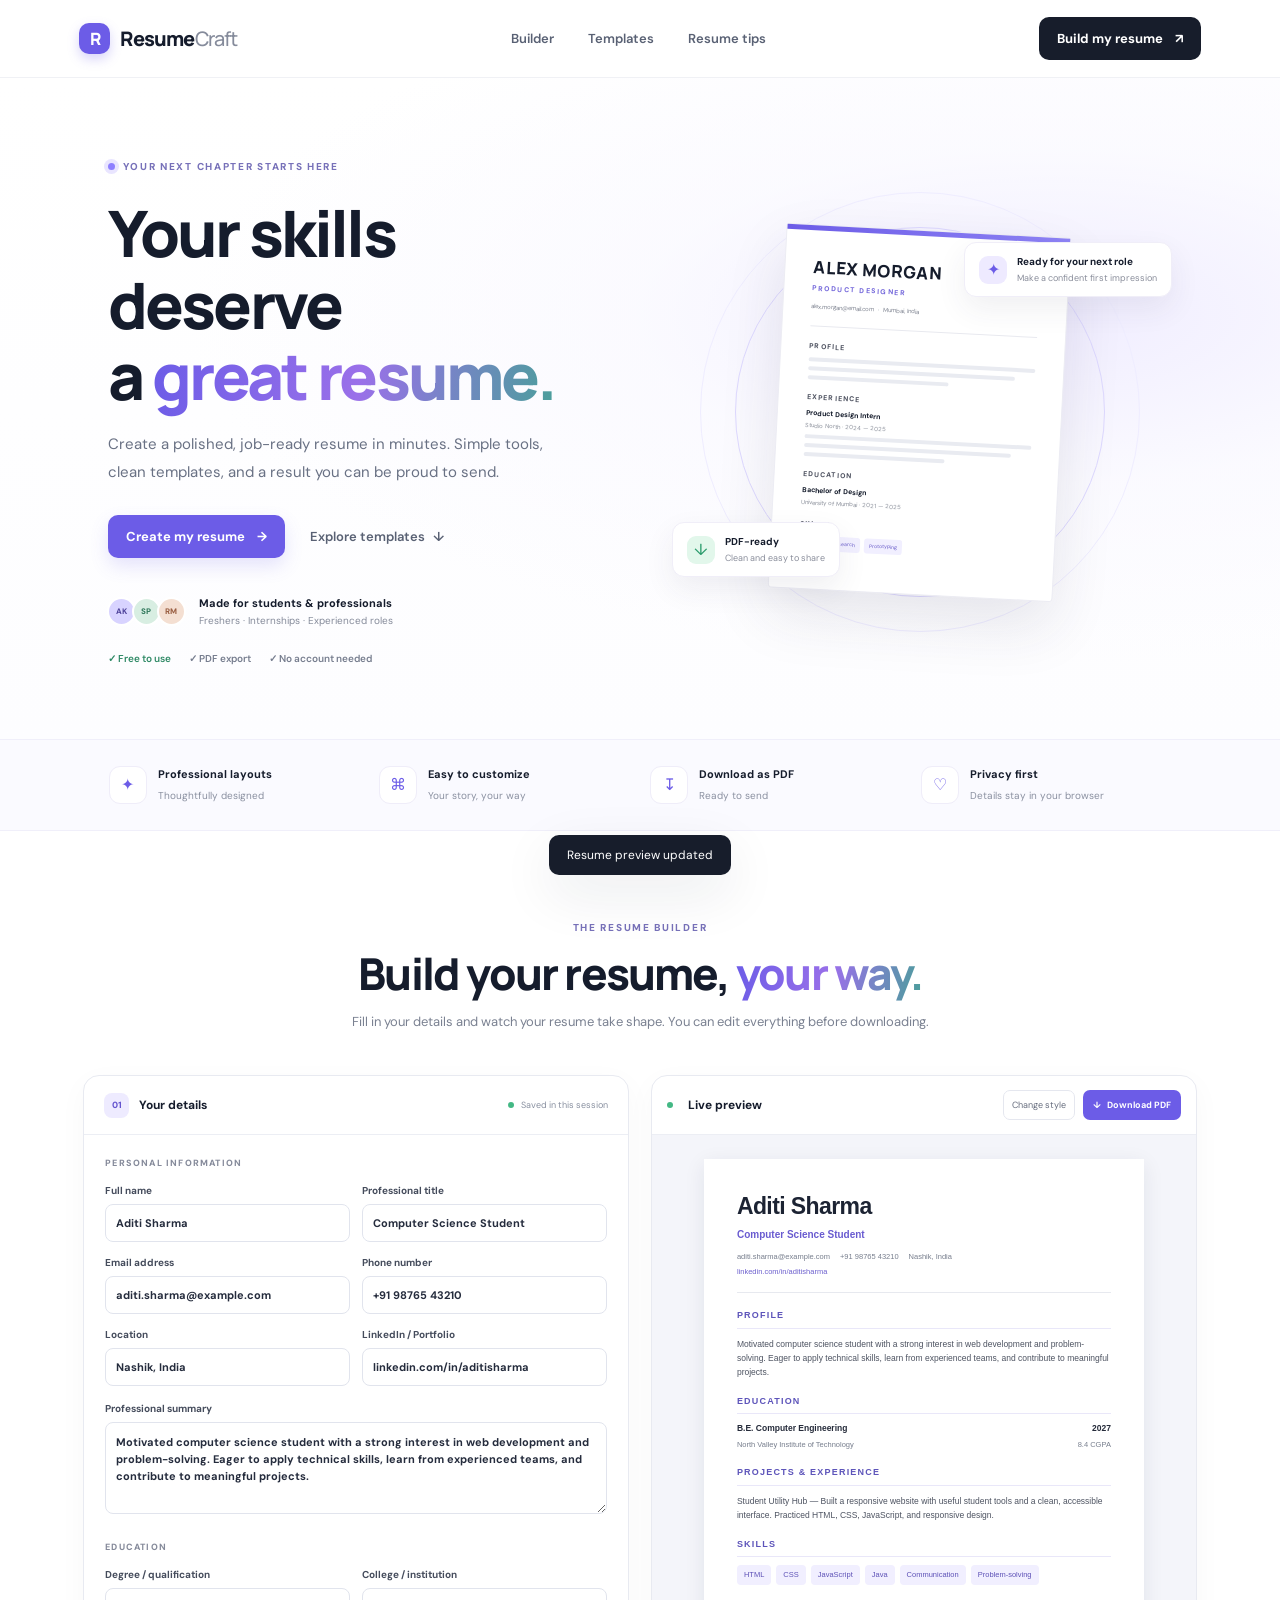
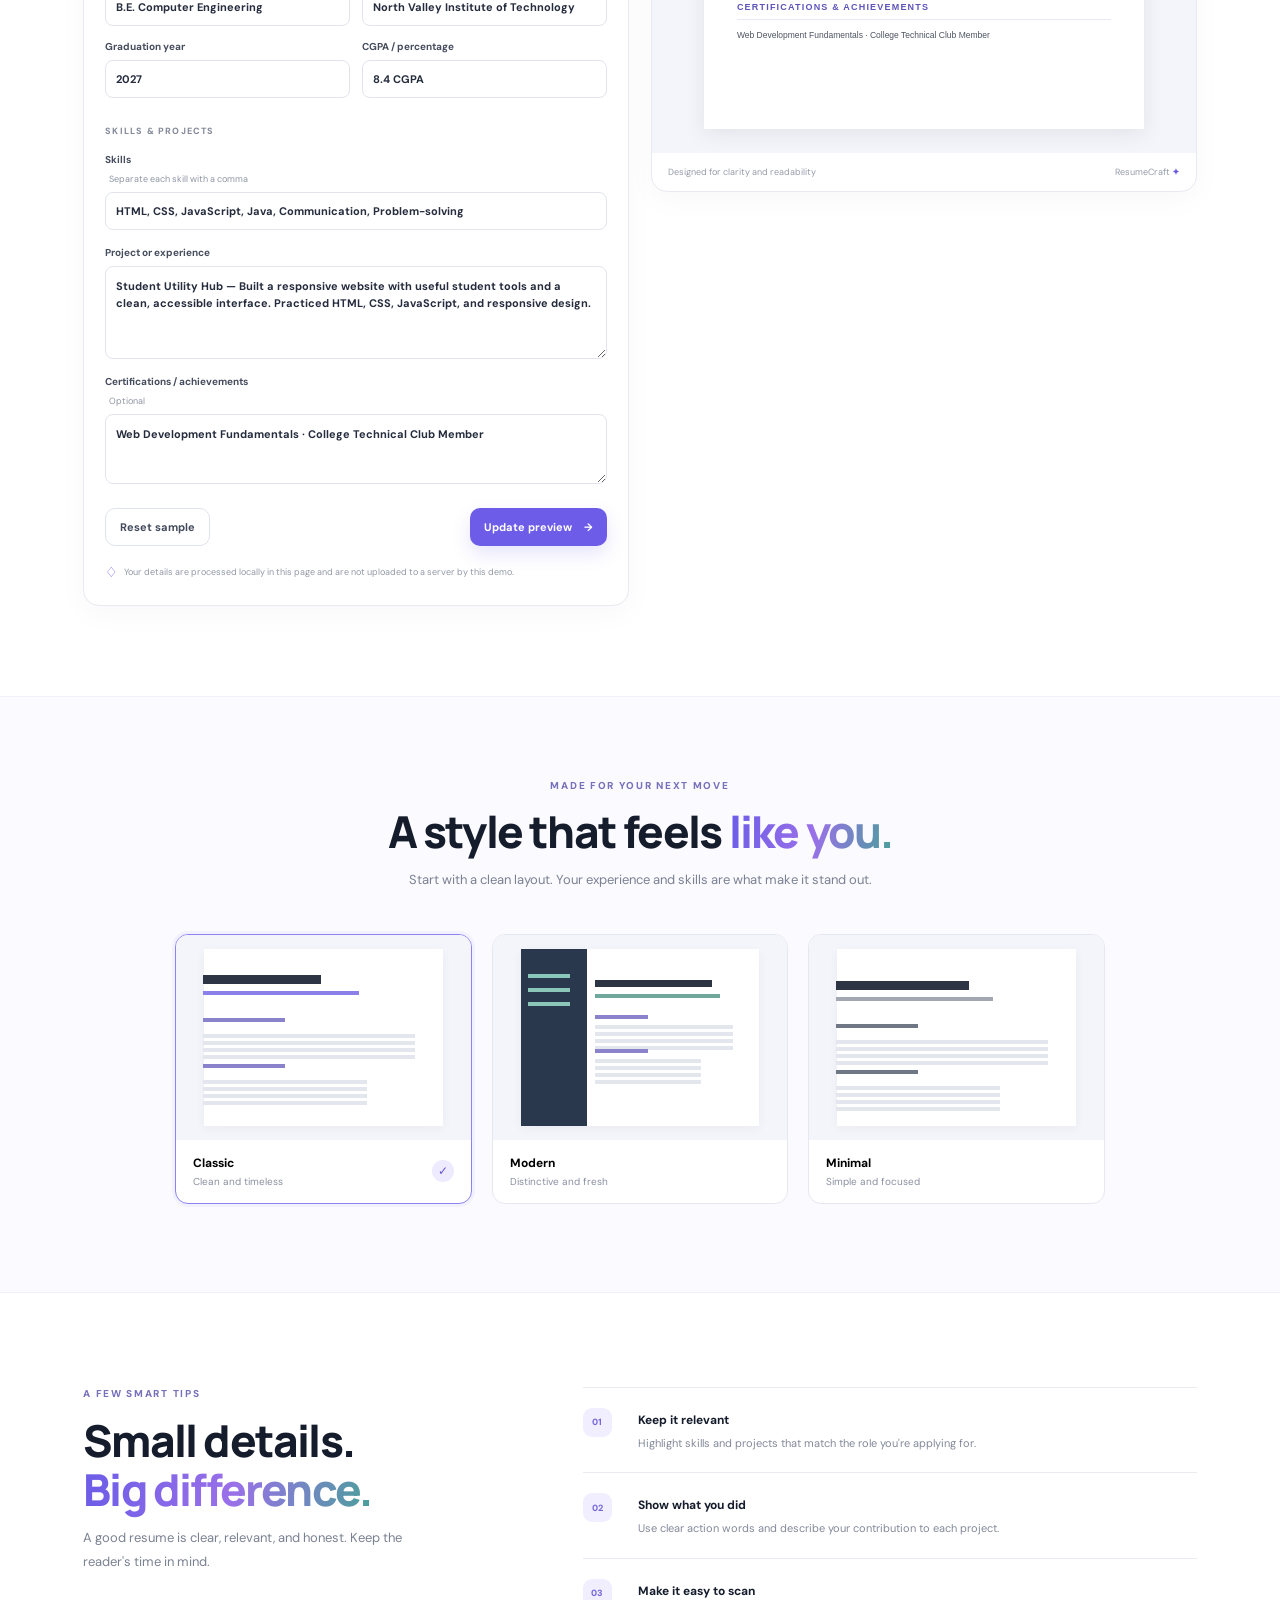
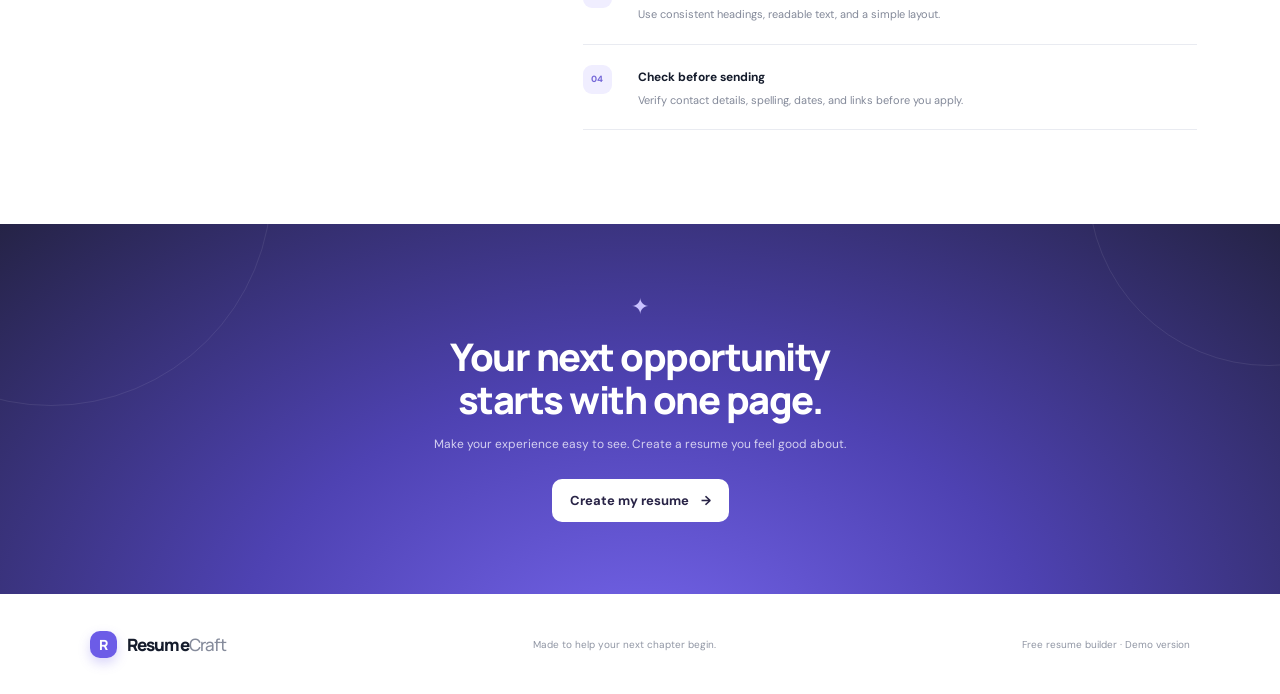
==== index.html @ aaa4d7bf "Add files via upload" ====
<!doctype html>
<html lang="en">
<head>
  <meta charset="utf-8">
  <meta name="viewport" content="width=device-width, initial-scale=1">
  <meta name="theme-color" content="#111827">
  <meta name="description" content="Create a clean, professional resume in minutes with ResumeCraft's free resume builder.">
  <title>ResumeCraft — Build your next opportunity</title>
  <link rel="stylesheet" href="styles.css">
</head>
<body>
  <header class="topbar">
    <a class="brand" href="#" aria-label="ResumeCraft home"><span class="brand-mark">R</span><span>Resume<span class="brand-light">Craft</span></span></a>
    <nav class="nav-links" aria-label="Main navigation">
      <a href="#builder">Builder</a><a href="#templates">Templates</a><a href="#tips">Resume tips</a>
    </nav>
    <button class="button button-dark top-cta" id="topStart">Build my resume <span aria-hidden="true">↗</span></button>
    <button class="mobile-menu" id="mobileMenu" aria-label="Toggle navigation">☰</button>
  </header>

  <main>
    <section class="hero">
      <div class="hero-copy">
        <div class="eyebrow"><span class="eyebrow-dot"></span> YOUR NEXT CHAPTER STARTS HERE</div>
        <h1>Your skills deserve<br> a <span class="gradient-text">great resume.</span></h1>
        <p class="hero-description">Create a polished, job-ready resume in minutes. Simple tools, clean templates, and a result you can be proud to send.</p>
        <div class="hero-actions">
          <button class="button button-primary" id="heroStart">Create my resume <span aria-hidden="true">→</span></button>
          <a class="text-link" href="#templates">Explore templates <span aria-hidden="true">↓</span></a>
        </div>
        <div class="trust-row">
          <div class="avatar-stack" aria-hidden="true"><span>AK</span><span>SP</span><span>RM</span></div>
          <div><strong>Made for students & professionals</strong><small>Freshers · Internships · Experienced roles</small></div>
        </div>
        <div class="hero-points"><span>✓ Free to use</span><span>✓ PDF export</span><span>✓ No account needed</span></div>
      </div>
      <div class="hero-visual" aria-label="Resume preview illustration">
        <div class="floating-note note-top"><span class="note-icon">✦</span><span><strong>Ready for your next role</strong><small>Make a confident first impression</small></span></div>
        <div class="resume-sheet hero-sheet">
          <div class="resume-topline"></div>
          <div class="mini-name">ALEX MORGAN</div>
          <div class="mini-role">PRODUCT DESIGNER</div>
          <div class="mini-contact">alex.morgan@email.com&nbsp; · &nbsp;Mumbai, India</div>
          <div class="mini-rule"></div>
          <div class="mini-heading">PROFILE</div>
          <div class="mini-lines"><i></i><i></i><i class="short"></i></div>
          <div class="mini-heading">EXPERIENCE</div>
          <div class="mini-job"><b>Product Design Intern</b><small>Studio North · 2024 — 2025</small></div>
          <div class="mini-lines"><i></i><i></i><i class="short"></i></div>
          <div class="mini-heading">EDUCATION</div>
          <div class="mini-job"><b>Bachelor of Design</b><small>University of Mumbai · 2021 — 2025</small></div>
          <div class="mini-heading">SKILLS</div>
          <div class="mini-chips"><span>Figma</span><span>Research</span><span>Prototyping</span></div>
        </div>
        <div class="floating-note note-bottom"><span class="download-symbol">↓</span><span><strong>PDF-ready</strong><small>Clean and easy to share</small></span></div>
        <div class="visual-orbit orbit-one"></div><div class="visual-orbit orbit-two"></div>
      </div>
    </section>

    <section class="benefits-strip" aria-label="Benefits">
      <div><span class="benefit-icon">✦</span><strong>Professional layouts</strong><small>Thoughtfully designed</small></div>
      <div><span class="benefit-icon">⌘</span><strong>Easy to customize</strong><small>Your story, your way</small></div>
      <div><span class="benefit-icon">↧</span><strong>Download as PDF</strong><small>Ready to send</small></div>
      <div><span class="benefit-icon">♡</span><strong>Privacy first</strong><small>Details stay in your browser</small></div>
    </section>

    <section class="builder-section section-wrap" id="builder">
      <div class="section-heading">
        <div class="eyebrow">THE RESUME BUILDER</div>
        <h2>Build your resume, <span class="gradient-text">your way.</span></h2>
        <p>Fill in your details and watch your resume take shape. You can edit everything before downloading.</p>
      </div>
      <div class="builder-layout">
        <div class="editor-panel">
          <div class="editor-header"><div><span class="step-badge">01</span><strong>Your details</strong></div><span class="autosave"><i></i> Saved in this session</span></div>
          <div class="form-content">
            <div class="form-section-title">PERSONAL INFORMATION</div>
            <div class="field-grid">
              <label>Full name<input id="fullName" type="text" placeholder="e.g. Aditi Sharma" value="Aditi Sharma"></label>
              <label>Professional title<input id="jobTitle" type="text" placeholder="e.g. Computer Science Student" value="Computer Science Student"></label>
              <label>Email address<input id="email" type="email" placeholder="you@example.com" value="aditi.sharma@example.com"></label>
              <label>Phone number<input id="phone" type="tel" placeholder="+91 98765 43210" value="+91 98765 43210"></label>
              <label>Location<input id="location" type="text" placeholder="City, Country" value="Nashik, India"></label>
              <label>LinkedIn / Portfolio<input id="website" type="text" placeholder="linkedin.com/in/yourname" value="linkedin.com/in/aditisharma"></label>
            </div>
            <label class="full-field">Professional summary<textarea id="summary" rows="4" placeholder="Write 2–3 lines about your strengths and goals.">Motivated computer science student with a strong interest in web development and problem-solving. Eager to apply technical skills, learn from experienced teams, and contribute to meaningful projects.</textarea></label>
            <div class="form-section-title section-title-spaced">EDUCATION</div>
            <div class="field-grid">
              <label>Degree / qualification<input id="degree" type="text" placeholder="e.g. B.Tech Computer Science" value="B.E. Computer Engineering"></label>
              <label>College / institution<input id="college" type="text" placeholder="College name" value="North Valley Institute of Technology"></label>
              <label>Graduation year<input id="gradYear" type="text" placeholder="e.g. 2027" value="2027"></label>
              <label>CGPA / percentage<input id="grade" type="text" placeholder="e.g. 8.4 CGPA" value="8.4 CGPA"></label>
            </div>
            <div class="form-section-title section-title-spaced">SKILLS & PROJECTS</div>
            <label class="full-field">Skills <span class="label-hint">Separate each skill with a comma</span><input id="skills" type="text" value="HTML, CSS, JavaScript, Java, Communication, Problem-solving" placeholder="HTML, teamwork, Excel..."></label>
            <label class="full-field">Project or experience<textarea id="experience" rows="4" placeholder="Project name — what you built and the result.">Student Utility Hub — Built a responsive website with useful student tools and a clean, accessible interface. Practiced HTML, CSS, JavaScript, and responsive design.</textarea></label>
            <label class="full-field">Certifications / achievements <span class="label-hint">Optional</span><textarea id="certifications" rows="2" placeholder="Courses, awards, volunteering...">Web Development Fundamentals · College Technical Club Member</textarea></label>
            <div class="editor-actions"><button class="button button-outline" id="resetForm">Reset sample</button><button class="button button-primary" id="refreshPreview">Update preview <span>→</span></button></div>
            <p class="privacy-note"><span>♢</span> Your details are processed locally in this page and are not uploaded to a server by this demo.</p>
          </div>
        </div>
        <div class="preview-panel">
          <div class="preview-toolbar"><div><span class="live-dot"></span><strong>Live preview</strong></div><div class="preview-tools"><button id="templateToggle" class="small-tool" title="Switch template">Change style</button><button id="printResume" class="download-button"><span>↓</span> Download PDF</button></div></div>
          <div class="resume-preview-wrap">
            <article class="resume-document" id="resumeDocument">
              <div class="doc-header">
                <h2 id="previewName">Aditi Sharma</h2>
                <div class="doc-title" id="previewTitle">Computer Science Student</div>
                <div class="doc-contact"><span id="previewEmail">aditi.sharma@example.com</span><span id="previewPhone">+91 98765 43210</span><span id="previewLocation">Nashik, India</span></div>
                <div class="doc-link" id="previewWebsite">linkedin.com/in/aditisharma</div>
              </div>
              <section class="doc-section" id="summarySection"><h3>PROFILE</h3><p id="previewSummary">Motivated computer science student with a strong interest in web development and problem-solving. Eager to apply technical skills, learn from experienced teams, and contribute to meaningful projects.</p></section>
              <section class="doc-section"><h3>EDUCATION</h3><div class="doc-entry"><div class="doc-entry-main"><strong id="previewDegree">B.E. Computer Engineering</strong><span id="previewCollege">North Valley Institute of Technology</span></div><div class="doc-entry-side"><strong id="previewYear">2027</strong><span id="previewGrade">8.4 CGPA</span></div></div></section>
              <section class="doc-section"><h3>PROJECTS & EXPERIENCE</h3><p id="previewExperience">Student Utility Hub — Built a responsive website with useful student tools and a clean, accessible interface. Practiced HTML, CSS, JavaScript, and responsive design.</p></section>
              <section class="doc-section"><h3>SKILLS</h3><div id="previewSkills" class="doc-skills"><span>HTML</span><span>CSS</span><span>JavaScript</span><span>Java</span><span>Communication</span><span>Problem-solving</span></div></section>
              <section class="doc-section" id="certSection"><h3>CERTIFICATIONS & ACHIEVEMENTS</h3><p id="previewCertifications">Web Development Fundamentals · College Technical Club Member</p></section>
            </article>
          </div>
          <div class="preview-footer"><span>Designed for clarity and readability</span><span>ResumeCraft <b>✦</b></span></div>
        </div>
      </div>
    </section>

    <section class="templates-section" id="templates">
      <div class="section-wrap">
        <div class="section-heading">
          <div class="eyebrow">MADE FOR YOUR NEXT MOVE</div>
          <h2>A style that feels <span class="gradient-text">like you.</span></h2>
          <p>Start with a clean layout. Your experience and skills are what make it stand out.</p>
        </div>
        <div class="template-grid">
          <button class="template-card selected" data-template="classic"><div class="template-preview template-classic"><div class="tp-name"></div><div class="tp-line"></div><div class="tp-section"></div><div class="tp-lines"></div><div class="tp-section"></div><div class="tp-lines short-lines"></div></div><div class="template-card-bottom"><span><strong>Classic</strong><small>Clean and timeless</small></span><span class="template-check">✓</span></div></button>
          <button class="template-card" data-template="modern"><div class="template-preview template-modern"><div class="tp-sidebar"><i></i><i></i><i></i></div><div class="tp-main"><div class="tp-name"></div><div class="tp-line"></div><div class="tp-section"></div><div class="tp-lines"></div><div class="tp-section"></div><div class="tp-lines short-lines"></div></div></div><div class="template-card-bottom"><span><strong>Modern</strong><small>Distinctive and fresh</small></span><span class="template-check">✓</span></div></button>
          <button class="template-card" data-template="minimal"><div class="template-preview template-minimal"><div class="tp-name"></div><div class="tp-line"></div><div class="tp-section"></div><div class="tp-lines"></div><div class="tp-section"></div><div class="tp-lines short-lines"></div></div><div class="template-card-bottom"><span><strong>Minimal</strong><small>Simple and focused</small></span><span class="template-check">✓</span></div></button>
        </div>
      </div>
    </section>

    <section class="tips-section section-wrap" id="tips">
      <div class="tips-copy"><div class="eyebrow">A FEW SMART TIPS</div><h2>Small details.<br><span class="gradient-text">Big difference.</span></h2><p>A good resume is clear, relevant, and honest. Keep the reader's time in mind.</p></div>
      <div class="tips-list">
        <div class="tip-item"><span>01</span><div><strong>Keep it relevant</strong><p>Highlight skills and projects that match the role you're applying for.</p></div></div>
        <div class="tip-item"><span>02</span><div><strong>Show what you did</strong><p>Use clear action words and describe your contribution to each project.</p></div></div>
        <div class="tip-item"><span>03</span><div><strong>Make it easy to scan</strong><p>Use consistent headings, readable text, and a simple layout.</p></div></div>
        <div class="tip-item"><span>04</span><div><strong>Check before sending</strong><p>Verify contact details, spelling, dates, and links before you apply.</p></div></div>
      </div>
    </section>

    <section class="final-cta">
      <div class="cta-spark">✦</div><h2>Your next opportunity<br>starts with one page.</h2><p>Make your experience easy to see. Create a resume you feel good about.</p><button class="button button-light" id="bottomStart">Create my resume <span>→</span></button>
    </section>
  </main>

  <footer class="footer">
    <a class="brand" href="#"><span class="brand-mark">R</span><span>Resume<span class="brand-light">Craft</span></span></a>
    <p>Made to help your next chapter begin.</p>
    <span class="footer-note">Free resume builder · Demo version</span>
  </footer>
  <div class="toast" id="toast" role="status" aria-live="polite"></div>
  <script src="script.js"></script>
</body>
</html>
---- styles.css ----
@import url('https://fonts.googleapis.com/css2?family=DM+Sans:wght@400;500;600;700&family=Manrope:wght@400;500;600;700;800&display=swap');
:root{--ink:#151c2c;--muted:#667085;--line:#e6e9ef;--soft:#f6f7fb;--purple:#6c5ce7;--purple-dark:#5647d4;--mint:#c8f3dc;--white:#fff;--shadow:0 18px 55px rgba(27,35,58,.09)}
*{box-sizing:border-box}html{scroll-behavior:smooth;scroll-padding-top:90px}body{margin:0;font-family:'DM Sans',sans-serif;color:var(--ink);background:#fff}button,input,textarea{font:inherit}button,a{-webkit-tap-highlight-color:transparent}button{cursor:pointer}.topbar{height:78px;display:flex;align-items:center;justify-content:space-between;padding:0 6.2%;border-bottom:1px solid #f0f1f5;background:rgba(255,255,255,.94);position:sticky;top:0;z-index:20;backdrop-filter:blur(14px)}.brand{display:inline-flex;align-items:center;gap:10px;text-decoration:none;color:var(--ink);font-family:Manrope,sans-serif;font-size:20px;font-weight:800;letter-spacing:-.8px}.brand-mark{width:31px;height:31px;border-radius:10px;display:grid;place-items:center;background:var(--purple);color:white;font-size:17px;box-shadow:0 5px 12px #6c5ce744}.brand-light{font-weight:500;color:#858b9b}.nav-links{display:flex;gap:34px}.nav-links a,.text-link{font-size:13px;font-weight:600;text-decoration:none;color:#596174;transition:color .2s}.nav-links a:hover,.text-link:hover{color:var(--purple)}.button{border:0;border-radius:10px;padding:13px 18px;font-weight:700;font-size:13px;display:inline-flex;align-items:center;justify-content:center;gap:12px;transition:transform .2s,box-shadow .2s,background .2s}.button:hover{transform:translateY(-2px)}.button-dark{background:#171d2b;color:#fff}.button-dark:hover{background:#2b3244}.button-primary{background:var(--purple);color:#fff;box-shadow:0 8px 18px #6c5ce72b}.button-primary:hover{background:var(--purple-dark);box-shadow:0 10px 23px #6c5ce744}.button-outline{background:white;border:1px solid #dfe3eb;color:#424a5b}.button-light{background:#fff;color:#282346}.mobile-menu{display:none;border:0;background:transparent;font-size:23px}
.hero{padding:82px 8.4% 74px;display:grid;grid-template-columns:1fr 1fr;align-items:center;gap:55px;min-height:565px;overflow:hidden;background:radial-gradient(ellipse at 82% 36%,#f0edff 0,rgba(248,247,255,.55) 28%,transparent 58%),linear-gradient(180deg,#fff,#fdfdff)}.eyebrow{font-size:10px;letter-spacing:1.7px;font-weight:800;color:#7771b9;display:flex;align-items:center;gap:8px}.eyebrow-dot{width:7px;height:7px;border-radius:50%;background:#8e80ff;box-shadow:0 0 0 4px #e9e5ff}.hero h1,.section-heading h2,.tips-copy h2,.final-cta h2{font-family:Manrope,sans-serif;font-weight:800;letter-spacing:-2.7px;line-height:1.12}.hero h1{font-size:clamp(42px,5vw,66px);margin:24px 0 19px}.gradient-text{background:linear-gradient(100deg,#6b5ce7,#9a70e9 52%,#4a9f9a);-webkit-background-clip:text;background-clip:text;color:transparent}.hero-description{max-width:455px;color:#697184;font-size:15px;line-height:1.85;margin:0}.hero-actions{display:flex;align-items:center;gap:25px;margin-top:28px}.text-link{display:inline-flex;align-items:center;gap:8px}.trust-row{display:flex;align-items:center;gap:13px;margin-top:38px}.avatar-stack{display:flex;padding-left:3px}.avatar-stack span{width:29px;height:29px;border-radius:50%;border:2px solid white;background:#d8d3ff;color:#50449c;display:grid;place-items:center;font-size:8px;font-weight:800;margin-left:-4px}.avatar-stack span:nth-child(2){background:#d8eee2;color:#2e775a}.avatar-stack span:nth-child(3){background:#f4dfd2;color:#995e42}.trust-row strong,.trust-row small{display:block}.trust-row strong{font-size:11px}.trust-row small{color:#858b9a;font-size:10px;margin-top:4px}.hero-points{display:flex;gap:18px;flex-wrap:wrap;margin-top:25px;color:#767d8e;font-size:10px;font-weight:600}.hero-points span:first-child{color:#2e8965}.hero-visual{height:420px;position:relative;display:flex;justify-content:center;align-items:center}.resume-sheet{position:relative;background:white;border:1px solid #ececf3;box-shadow:0 25px 60px #292b4b1c;z-index:2}.hero-sheet{width:285px;height:365px;padding:27px 28px;transform:rotate(3deg);border-radius:4px}.resume-topline{height:5px;width:100%;background:linear-gradient(90deg,var(--purple),#8e83f5);position:absolute;left:0;top:0}.mini-name{font-family:Manrope,sans-serif;font-size:17px;font-weight:800;letter-spacing:.7px;margin-top:3px}.mini-role{font-size:7px;font-weight:800;color:#7569db;letter-spacing:1.5px;margin-top:5px}.mini-contact{font-size:6px;color:#7f8491;margin-top:10px}.mini-rule{height:1px;background:#e8e9ef;margin:15px 0}.mini-heading{font-size:7px;font-weight:800;letter-spacing:1.2px;margin:13px 0 7px;color:#4f5361}.mini-lines i{height:4px;background:#e9ebf1;border-radius:5px;display:block;margin:5px 0;width:100%}.mini-lines i:nth-child(2){width:91%}.mini-lines i.short{width:62%}.mini-job b,.mini-job small{display:block}.mini-job b{font-size:7px}.mini-job small{font-size:6px;color:#8a8f9a;margin-top:4px}.mini-chips{display:flex;gap:4px;margin-top:7px}.mini-chips span{font-size:5px;background:#f1efff;color:#6557c7;border-radius:3px;padding:4px 5px}.floating-note{position:absolute;z-index:3;display:flex;align-items:center;gap:10px;padding:12px 14px;background:#fff;border:1px solid #f0eef8;box-shadow:0 12px 30px #34325213;border-radius:12px}.floating-note strong,.floating-note small{display:block;white-space:nowrap}.floating-note strong{font-size:10px}.floating-note small{font-size:9px;color:#8a8e9b;margin-top:4px}.note-top{top:40px;right:0}.note-bottom{bottom:45px;left:4px}.note-icon,.download-symbol{width:28px;height:28px;display:grid;place-items:center;border-radius:9px;background:#eeeaff;color:var(--purple);font-size:16px}.download-symbol{background:#e2f7eb;color:#299a6b}.visual-orbit{position:absolute;border:1px solid #ded9ff;border-radius:50%;z-index:0}.orbit-one{width:370px;height:370px}.orbit-two{width:440px;height:440px;border-color:#efedff}.benefits-strip{padding:26px 8.5%;background:#fafaff;border-top:1px solid #f0effa;border-bottom:1px solid #f0effa;display:grid;grid-template-columns:repeat(4,1fr);gap:20px}.benefits-strip>div{display:grid;grid-template-columns:38px 1fr;grid-template-rows:auto auto;align-items:center;column-gap:11px}.benefit-icon{grid-row:span 2;width:38px;height:38px;display:grid;place-items:center;background:white;border:1px solid #efedf9;border-radius:11px;color:var(--purple);font-size:16px}.benefits-strip strong{font-size:11px}.benefits-strip small{font-size:10px;color:#8a90a0;margin-top:4px}.section-wrap{max-width:1280px;margin:auto;padding-left:6.5%;padding-right:6.5%}.builder-section{padding-top:90px;padding-bottom:90px}.section-heading{text-align:center;max-width:640px;margin:0 auto 42px}.section-heading .eyebrow{justify-content:center}.section-heading h2,.tips-copy h2{font-size:clamp(31px,3.8vw,44px);margin:15px 0 12px;letter-spacing:-1.8px}.section-heading p,.tips-copy p{font-size:13px;color:#7a8191;line-height:1.8;margin:0}.builder-layout{display:grid;grid-template-columns:minmax(0,1fr) minmax(0,1fr);gap:22px;align-items:start}.editor-panel,.preview-panel{border:1px solid #e8eaf1;border-radius:16px;overflow:hidden;background:white;box-shadow:0 8px 30px #20274408}.editor-header,.preview-toolbar{height:59px;padding:0 20px;border-bottom:1px solid #eceef4;display:flex;align-items:center;justify-content:space-between;gap:10px}.editor-header>div,.preview-toolbar>div:first-child{display:flex;align-items:center;gap:10px}.editor-header strong,.preview-toolbar strong{font-size:12px}.step-badge{width:25px;height:25px;display:grid;place-items:center;background:#eeebff;color:#6555cf;font-size:9px;font-weight:800;border-radius:8px}.autosave{font-size:9px;color:#8990a0}.autosave i,.live-dot{width:6px;height:6px;display:inline-block;border-radius:50%;background:#43b884;margin-right:5px}.form-content{padding:22px 21px}.form-section-title{font-size:9px;letter-spacing:1.2px;font-weight:800;color:#858a9a;margin-bottom:15px}.section-title-spaced{margin-top:27px}.field-grid{display:grid;grid-template-columns:1fr 1fr;gap:14px 12px}.field-grid label,.full-field{font-size:10px;font-weight:700;color:#454c5c;display:flex;flex-direction:column;gap:7px}.field-grid input,.full-field input,.full-field textarea{width:100%;border:1px solid #e1e4ed;border-radius:8px;padding:11px 10px;font-size:11px;color:#252c3d;outline:none;background:#fff;transition:border .2s,box-shadow .2s}.field-grid input:focus,.full-field input:focus,.full-field textarea:focus{border-color:#9488f2;box-shadow:0 0 0 3px #8c7df21c}.field-grid input::placeholder,.full-field input::placeholder,.full-field textarea::placeholder{color:#a8adba}.full-field{margin-top:16px}.full-field textarea{resize:vertical;line-height:1.55;min-height:70px}.label-hint{font-size:9px;color:#8e94a3;font-weight:400;margin-left:4px}.editor-actions{display:flex;justify-content:space-between;gap:12px;margin-top:24px}.editor-actions .button{font-size:11px;padding:11px 14px}.privacy-note{font-size:9px;line-height:1.6;color:#9298a6;margin:15px 0 0}.privacy-note span{color:#6c5ce7;font-size:14px;vertical-align:middle;margin-right:4px}.preview-toolbar{padding:0 15px}.preview-tools{display:flex;align-items:center;gap:8px}.small-tool{border:1px solid #e5e7ef;border-radius:7px;background:white;color:#666d7e;font-size:9px;padding:8px}.download-button{border:0;background:var(--purple);color:#fff;border-radius:7px;font-size:9px;font-weight:700;padding:9px 10px;display:flex;align-items:center;gap:6px}.download-button:hover{background:var(--purple-dark)}.resume-preview-wrap{padding:24px 20px;background:#f4f5fa;min-height:600px;display:flex;justify-content:center;align-items:flex-start;overflow:auto}.resume-document{width:100%;max-width:440px;min-height:570px;background:#fff;box-shadow:0 5px 20px #1c254015;padding:34px 33px 30px;color:#252b3a;font-family:Arial,sans-serif;font-size:9px;line-height:1.5;flex-shrink:0}.doc-header{border-bottom:1px solid #e7e9ef;padding-bottom:15px;margin-bottom:16px}.doc-header h2{font-size:23px;line-height:1.2;letter-spacing:-.6px;margin:0 0 6px;color:#1c2333;overflow-wrap:anywhere}.doc-title{font-size:10px;font-weight:700;color:#695bd0;margin-bottom:9px}.doc-contact{display:flex;flex-wrap:wrap;gap:5px 10px;color:#777e8d;font-size:7.5px;overflow-wrap:anywhere}.doc-link{color:#6d60ce;font-size:7.5px;margin-top:4px;overflow-wrap:anywhere}.doc-section{margin-top:16px;break-inside:avoid}.doc-section h3{font-size:9px;letter-spacing:1.2px;font-weight:800;color:#5d54ba;margin:0 0 8px;padding-bottom:5px;border-bottom:1px solid #e9e7f9}.doc-section p{font-size:8.5px;line-height:1.65;color:#4d5361;margin:0;white-space:pre-wrap;overflow-wrap:anywhere}.doc-entry{display:flex;justify-content:space-between;gap:10px}.doc-entry-main,.doc-entry-side{display:flex;flex-direction:column;gap:4px}.doc-entry-main strong,.doc-entry-side strong{font-size:8.5px}.doc-entry-main span,.doc-entry-side span{font-size:7.5px;color:#777e8d}.doc-entry-side{text-align:right;min-width:50px}.doc-skills{display:flex;flex-wrap:wrap;gap:5px}.doc-skills span{border-radius:4px;padding:4px 7px;background:#f1efff;color:#5e52b7;font-size:7.5px}.preview-footer{display:flex;justify-content:space-between;padding:13px 16px;font-size:9px;color:#969baa}.preview-footer b{color:var(--purple)}.resume-document.style-modern .doc-header{border-bottom:3px solid #202e45}.resume-document.style-modern .doc-title{color:#3e8a7b}.resume-document.style-modern .doc-section h3{color:#347b70;border-color:#d7eae5}.resume-document.style-modern .doc-skills span{background:#e7f4f0;color:#2d7468}.resume-document.style-modern .doc-link{color:#347b70}.resume-document.style-minimal .doc-header{text-align:center}.resume-document.style-minimal .doc-contact{justify-content:center}.resume-document.style-minimal .doc-link{text-align:center}.resume-document.style-minimal .doc-section h3{color:#3d4656;border-color:#dfe2e7}.resume-document.style-minimal .doc-title{color:#6b7280}.templates-section{background:#fafaff;padding:82px 0 88px;border-top:1px solid #f0effa;border-bottom:1px solid #f0effa}.template-grid{display:grid;grid-template-columns:repeat(3,1fr);gap:20px;max-width:930px;margin:auto}.template-card{padding:0;text-align:left;background:white;border:1px solid #e6e8f0;border-radius:13px;overflow:hidden;transition:transform .2s,border .2s,box-shadow .2s}.template-card:hover{transform:translateY(-4px);box-shadow:var(--shadow)}.template-card.selected{border:1.5px solid #8e82f0;box-shadow:0 0 0 3px #8e82f012}.template-preview{height:205px;background:#f4f5fa;padding:24px 27px;position:relative;display:flex;flex-direction:column;align-items:flex-start;overflow:hidden}.template-preview:before{content:"";position:absolute;background:white;inset:14px 28px;box-shadow:0 3px 10px #2027440b}.tp-name,.tp-line,.tp-section,.tp-lines,.tp-sidebar,.tp-main{z-index:1;position:relative}.tp-name{height:9px;width:49%;background:#2d3545;margin:16px 0 7px}.tp-line{height:4px;width:65%;background:#8b80e9;margin-bottom:17px}.tp-section{height:4px;width:34%;background:#8a82cb;margin:6px 0}.tp-lines{height:4px;width:88%;background:#e4e6ed;box-shadow:0 7px #e4e6ed,0 14px #e4e6ed,0 21px #e4e6ed;margin:6px 0 20px}.short-lines{width:68%}.template-modern{flex-direction:row;padding:14px 28px}.template-modern .tp-sidebar{width:28%;height:177px;background:#29384c;margin-top:0;display:flex;flex-direction:column;gap:10px;padding:25px 7px}.tp-sidebar i{height:4px;width:80%;background:#8ac7b8}.template-modern .tp-main{padding:15px 8px;flex:1}.template-modern .tp-name{width:75%;height:7px}.template-modern .tp-line{background:#70a99c;width:80%}.template-minimal .tp-name{margin-top:22px;width:55%}.template-minimal .tp-line{background:#a3a7b1}.template-minimal .tp-section{background:#707784}.template-card-bottom{padding:15px 17px;display:flex;justify-content:space-between;align-items:center}.template-card-bottom strong,.template-card-bottom small{display:block}.template-card-bottom strong{font-size:12px}.template-card-bottom small{font-size:10px;color:#8a90a0;margin-top:4px}.template-check{width:22px;height:22px;display:grid;place-items:center;border-radius:50%;background:#eeeaff;color:#6555d0;font-size:12px;opacity:0}.template-card.selected .template-check{opacity:1}.tips-section{display:grid;grid-template-columns:.8fr 1.2fr;gap:90px;padding-top:94px;padding-bottom:94px;align-items:start}.tips-copy h2{margin-top:16px}.tips-copy p{max-width:320px}.tips-list{border-top:1px solid #e9ebf1}.tip-item{display:grid;grid-template-columns:40px 1fr;gap:15px;padding:20px 0;border-bottom:1px solid #e9ebf1}.tip-item>span{width:29px;height:29px;border-radius:9px;background:#f0eeff;color:#7568d8;display:grid;place-items:center;font-size:9px;font-weight:800}.tip-item strong{font-size:12px}.tip-item p{font-size:11px;line-height:1.7;color:#838999;margin:5px 0 0}.final-cta{padding:68px 20px 72px;text-align:center;background:radial-gradient(ellipse at 50% 120%,#7666ed 0,#4e42b2 45%,#252346 100%);color:white;position:relative;overflow:hidden}.final-cta:before,.final-cta:after{content:"";position:absolute;border:1px solid #ffffff15;border-radius:50%;width:440px;height:440px;left:-170px;top:-260px}.final-cta:after{left:auto;right:-170px;top:-220px;width:360px;height:360px}.cta-spark{font-size:22px;color:#c9c2ff}.final-cta h2{font-size:38px;letter-spacing:-1.5px;margin:14px 0}.final-cta p{font-size:12px;color:#d4d0f0;line-height:1.8;margin:0 0 23px}.final-cta .button{position:relative;z-index:1}.footer{min-height:100px;padding:25px 7%;display:flex;align-items:center;justify-content:space-between;gap:20px}.footer .brand{font-size:17px}.footer .brand-mark{width:27px;height:27px;font-size:14px}.footer p,.footer-note{font-size:10px;color:#9096a4}.toast{position:fixed;left:50%;bottom:25px;transform:translate(-50%,20px);background:#171d2b;color:#fff;padding:12px 18px;border-radius:10px;font-size:12px;box-shadow:var(--shadow);opacity:0;pointer-events:none;transition:.25s;z-index:99}.toast.show{opacity:1;transform:translate(-50%,0)}
@media(max-width:1050px){.hero{padding-left:6%;padding-right:6%;gap:25px}.hero h1{font-size:52px}.hero-visual{transform:scale(.9)}.benefits-strip{padding-left:5%;padding-right:5%}.builder-layout{grid-template-columns:1fr}.editor-panel,.preview-panel{max-width:780px;width:100%;margin:auto}.resume-preview-wrap{min-height:640px}.resume-document{max-width:500px;min-height:620px;padding:42px 42px}.doc-header h2{font-size:27px}.doc-section p{font-size:9.5px}.doc-section h3{font-size:10px}.doc-contact,.doc-link{font-size:8px}.doc-skills span{font-size:8px}}
@media(max-width:720px){.topbar{height:66px;padding:0 5%}.nav-links{display:none;position:absolute;top:65px;left:0;right:0;padding:18px 5%;background:white;border-bottom:1px solid var(--line);flex-direction:column;gap:18px}.nav-links.open{display:flex}.top-cta{margin-left:auto;margin-right:12px;padding:10px 12px;font-size:10px}.mobile-menu{display:block}.hero{grid-template-columns:1fr;padding:57px 7% 42px;gap:20px}.hero h1{font-size:clamp(42px,11vw,59px);letter-spacing:-2px}.hero-description{font-size:13px}.hero-visual{height:360px;transform:scale(.92);margin-top:0}.hero-sheet{width:260px;height:340px}.note-top{right:-4px;top:20px}.note-bottom{left:-5px;bottom:25px}.orbit-one{width:320px;height:320px}.orbit-two{width:370px;height:370px}.benefits-strip{grid-template-columns:1fr 1fr;padding:23px 7%;gap:20px 12px}.benefits-strip>div{grid-template-columns:32px 1fr;column-gap:8px}.benefit-icon{width:32px;height:32px}.benefits-strip strong{font-size:10px}.benefits-strip small{font-size:9px}.section-wrap{padding-left:5%;padding-right:5%}.builder-section{padding-top:64px;padding-bottom:64px}.section-heading{margin-bottom:30px}.section-heading h2,.tips-copy h2{font-size:34px;letter-spacing:-1.4px}.section-heading p{font-size:12px}.editor-header,.preview-toolbar{padding:0 12px}.form-content{padding:19px 14px}.field-grid{gap:13px 9px}.field-grid input,.full-field input,.full-field textarea{padding:10px 8px;font-size:10px}.autosave{font-size:8px}.resume-preview-wrap{padding:16px 10px;min-height:500px}.resume-document{min-width:300px;max-width:440px;min-height:530px;padding:28px 24px}.doc-header h2{font-size:22px}.doc-section p{font-size:8.2px}.preview-tools{gap:5px}.small-tool{font-size:8px;padding:7px}.download-button{font-size:8px;padding:8px}.preview-footer{font-size:8px;padding:12px}.templates-section{padding:62px 0}.template-grid{grid-template-columns:1fr;max-width:360px;gap:13px}.template-preview{height:180px}.tips-section{grid-template-columns:1fr;gap:30px;padding-top:65px;padding-bottom:65px}.tips-copy p{max-width:400px}.final-cta{padding:58px 20px}.final-cta h2{font-size:31px}.footer{flex-wrap:wrap;padding:24px 5%;gap:10px}.footer p{order:3;width:100%;margin:0}.footer-note{font-size:9px}}
@media(max-width:380px){.top-cta{display:none}.field-grid{grid-template-columns:1fr}.hero-actions{gap:15px;flex-wrap:wrap}.hero-visual{margin-left:-15px;margin-right:-15px}.floating-note{padding:9px}.floating-note strong{font-size:9px}.floating-note small{font-size:8px}}
@media print{@page{size:A4;margin:12mm}body{background:white!important}.topbar,main>section:not(#builder),.benefits-strip,.editor-panel,.preview-toolbar,.preview-footer,.footer,.toast{display:none!important}body main{display:block!important}#builder{padding:0!important;margin:0!important}.section-heading{display:none!important}.builder-layout{display:block!important}.preview-panel{border:0!important;box-shadow:none!important;overflow:visible!important}.resume-preview-wrap{padding:0!important;min-height:0!important;overflow:visible!important;background:white!important}.resume-document{width:100%!important;max-width:none!important;min-height:0!important;box-shadow:none!important;padding:0!important;margin:0!important;transform:none!important;-webkit-print-color-adjust:exact;print-color-adjust:exact}.doc-section,.doc-header{break-inside:avoid}.doc-section p{font-size:10pt!important}.doc-header h2{font-size:24pt!important}.doc-title{font-size:11pt!important}.doc-contact,.doc-link{font-size:8.5pt!important}.doc-section h3{font-size:9pt!important}.doc-skills span{font-size:8pt!important}}
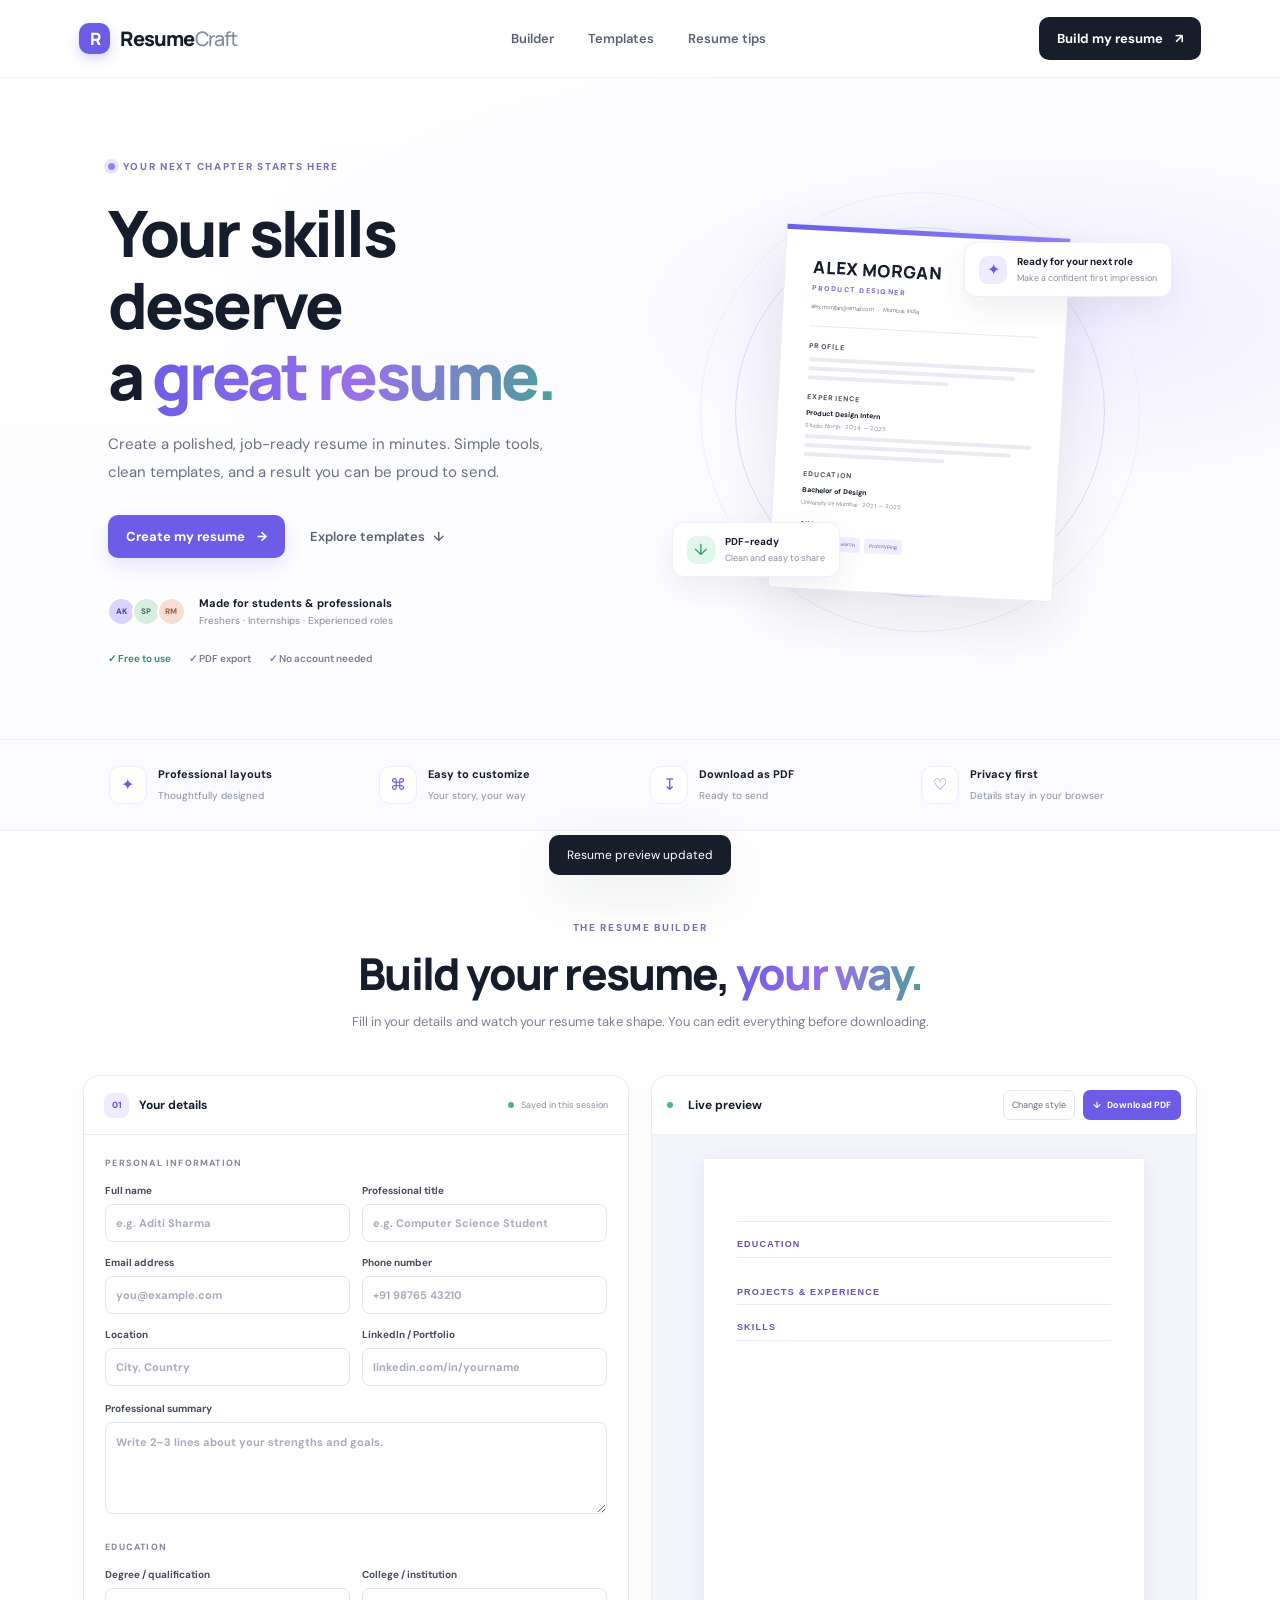
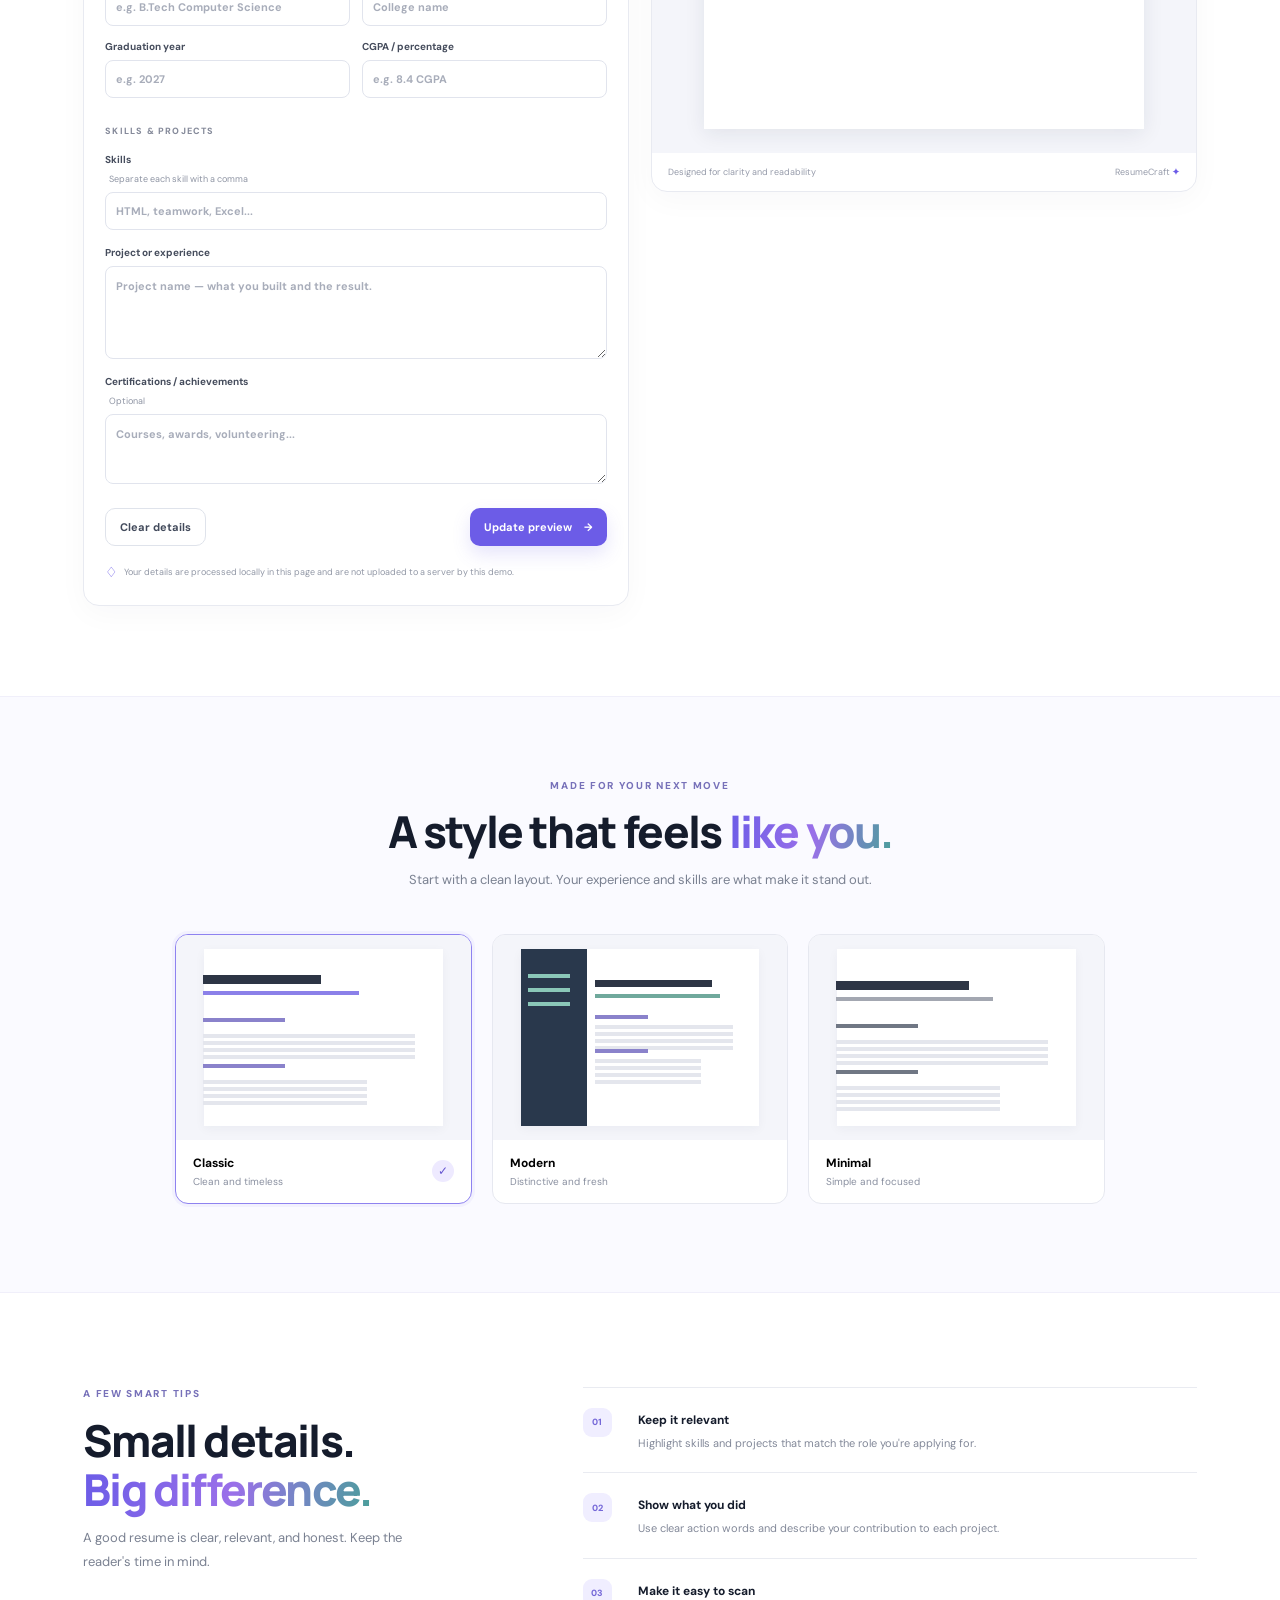
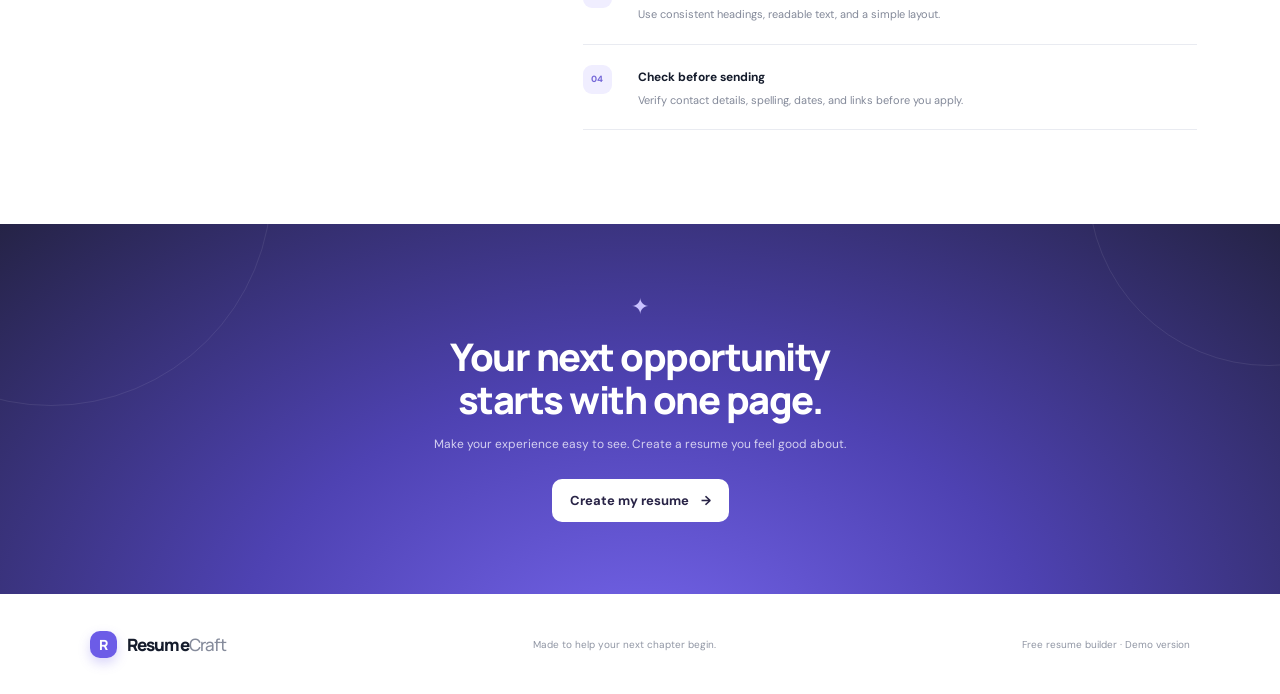
==== commit 00def6ed: "Add files via upload" ====
--- a/index.html
+++ b/index.html
@@ -76,26 +76,26 @@
           <div class="form-content">
             <div class="form-section-title">PERSONAL INFORMATION</div>
             <div class="field-grid">
-              <label>Full name<input id="fullName" type="text" placeholder="e.g. Aditi Sharma" value="Aditi Sharma"></label>
-              <label>Professional title<input id="jobTitle" type="text" placeholder="e.g. Computer Science Student" value="Computer Science Student"></label>
-              <label>Email address<input id="email" type="email" placeholder="you@example.com" value="aditi.sharma@example.com"></label>
-              <label>Phone number<input id="phone" type="tel" placeholder="+91 98765 43210" value="+91 98765 43210"></label>
-              <label>Location<input id="location" type="text" placeholder="City, Country" value="Nashik, India"></label>
-              <label>LinkedIn / Portfolio<input id="website" type="text" placeholder="linkedin.com/in/yourname" value="linkedin.com/in/aditisharma"></label>
+              <label>Full name<input id="fullName" type="text" placeholder="e.g. Aditi Sharma"></label>
+              <label>Professional title<input id="jobTitle" type="text" placeholder="e.g. Computer Science Student"></label>
+              <label>Email address<input id="email" type="email" placeholder="you@example.com"></label>
+              <label>Phone number<input id="phone" type="tel" placeholder="+91 98765 43210"></label>
+              <label>Location<input id="location" type="text" placeholder="City, Country"></label>
+              <label>LinkedIn / Portfolio<input id="website" type="text" placeholder="linkedin.com/in/yourname"></label>
             </div>
-            <label class="full-field">Professional summary<textarea id="summary" rows="4" placeholder="Write 2–3 lines about your strengths and goals.">Motivated computer science student with a strong interest in web development and problem-solving. Eager to apply technical skills, learn from experienced teams, and contribute to meaningful projects.</textarea></label>
+            <label class="full-field">Professional summary<textarea id="summary" rows="4" placeholder="Write 2–3 lines about your strengths and goals."></textarea></label>
             <div class="form-section-title section-title-spaced">EDUCATION</div>
             <div class="field-grid">
-              <label>Degree / qualification<input id="degree" type="text" placeholder="e.g. B.Tech Computer Science" value="B.E. Computer Engineering"></label>
-              <label>College / institution<input id="college" type="text" placeholder="College name" value="North Valley Institute of Technology"></label>
-              <label>Graduation year<input id="gradYear" type="text" placeholder="e.g. 2027" value="2027"></label>
-              <label>CGPA / percentage<input id="grade" type="text" placeholder="e.g. 8.4 CGPA" value="8.4 CGPA"></label>
+              <label>Degree / qualification<input id="degree" type="text" placeholder="e.g. B.Tech Computer Science"></label>
+              <label>College / institution<input id="college" type="text" placeholder="College name"></label>
+              <label>Graduation year<input id="gradYear" type="text" placeholder="e.g. 2027"></label>
+              <label>CGPA / percentage<input id="grade" type="text" placeholder="e.g. 8.4 CGPA"></label>
             </div>
             <div class="form-section-title section-title-spaced">SKILLS & PROJECTS</div>
-            <label class="full-field">Skills <span class="label-hint">Separate each skill with a comma</span><input id="skills" type="text" value="HTML, CSS, JavaScript, Java, Communication, Problem-solving" placeholder="HTML, teamwork, Excel..."></label>
-            <label class="full-field">Project or experience<textarea id="experience" rows="4" placeholder="Project name — what you built and the result.">Student Utility Hub — Built a responsive website with useful student tools and a clean, accessible interface. Practiced HTML, CSS, JavaScript, and responsive design.</textarea></label>
-            <label class="full-field">Certifications / achievements <span class="label-hint">Optional</span><textarea id="certifications" rows="2" placeholder="Courses, awards, volunteering...">Web Development Fundamentals · College Technical Club Member</textarea></label>
-            <div class="editor-actions"><button class="button button-outline" id="resetForm">Reset sample</button><button class="button button-primary" id="refreshPreview">Update preview <span>→</span></button></div>
+            <label class="full-field">Skills <span class="label-hint">Separate each skill with a comma</span><input id="skills" type="text" placeholder="HTML, teamwork, Excel..."></label>
+            <label class="full-field">Project or experience<textarea id="experience" rows="4" placeholder="Project name — what you built and the result."></textarea></label>
+            <label class="full-field">Certifications / achievements <span class="label-hint">Optional</span><textarea id="certifications" rows="2" placeholder="Courses, awards, volunteering..."></textarea></label>
+            <div class="editor-actions"><button class="button button-outline" id="resetForm">Clear details</button><button class="button button-primary" id="refreshPreview">Update preview <span>→</span></button></div>
             <p class="privacy-note"><span>♢</span> Your details are processed locally in this page and are not uploaded to a server by this demo.</p>
           </div>
         </div>
